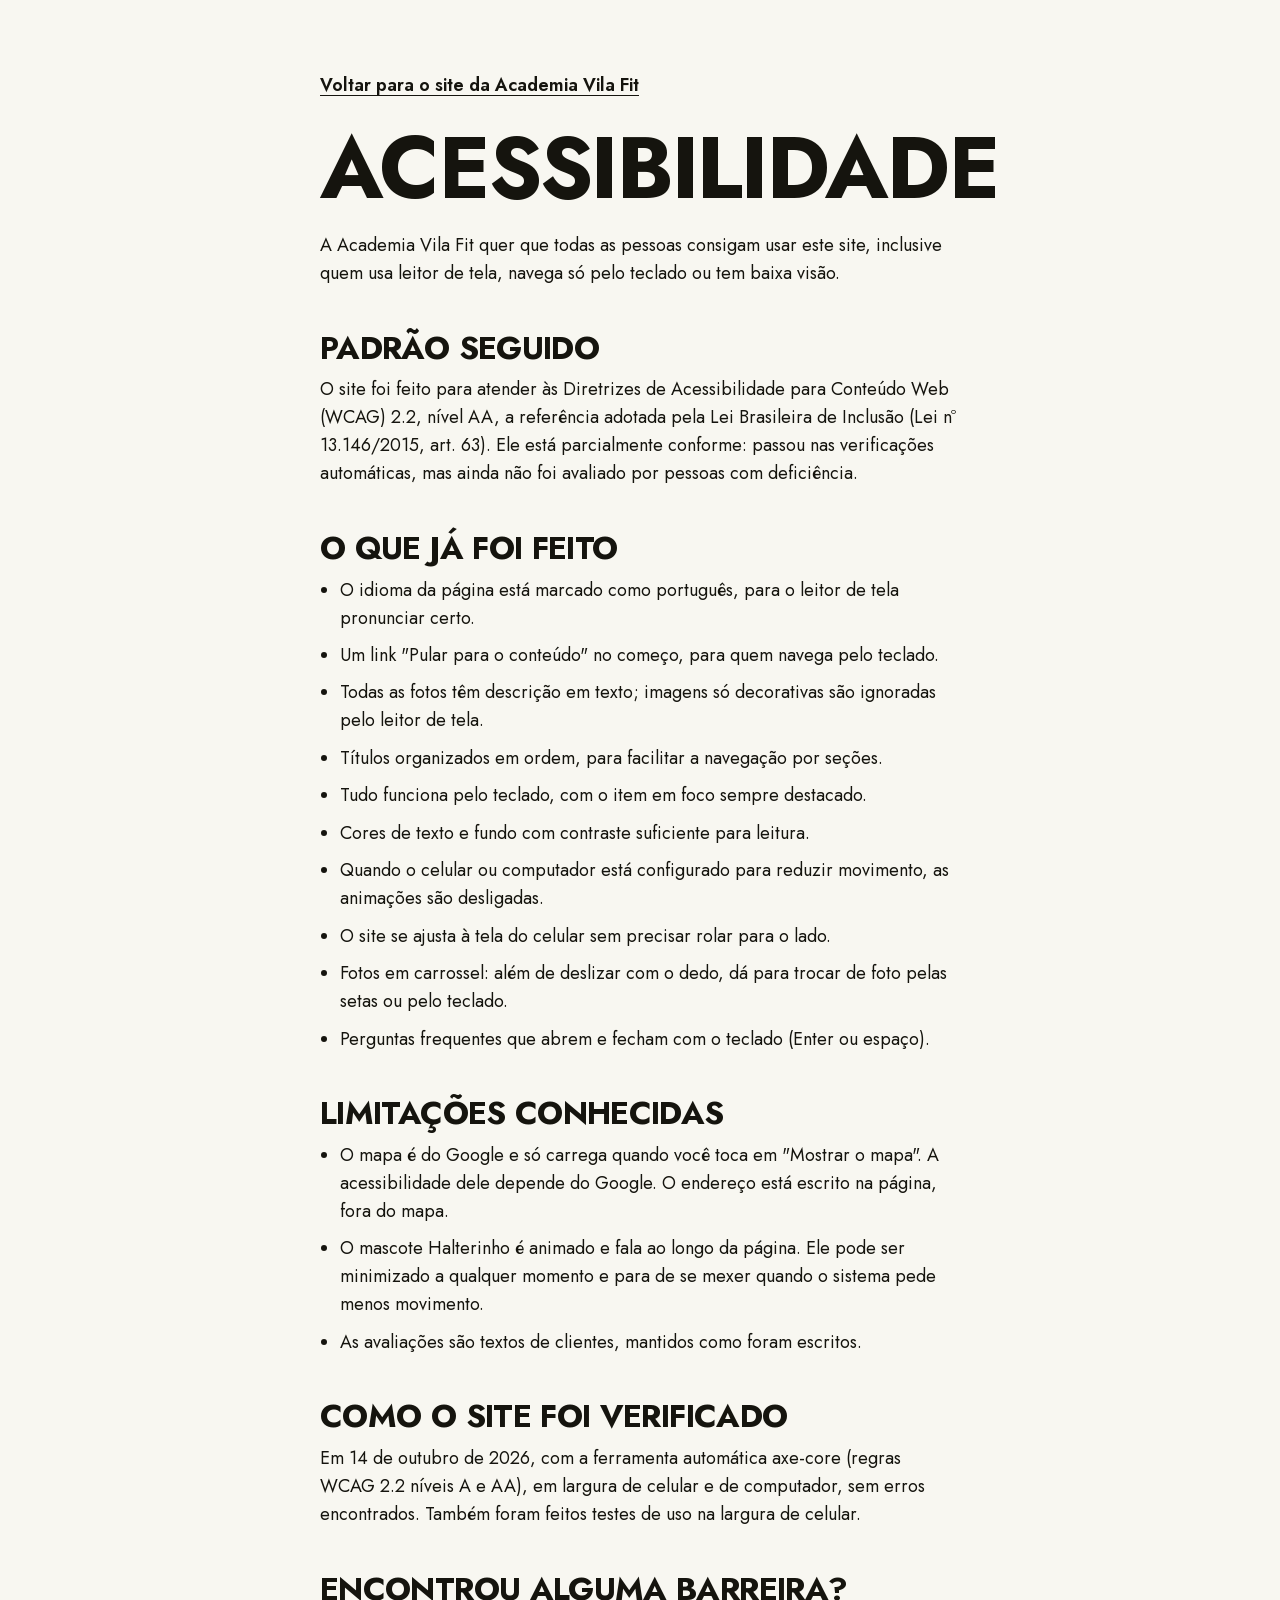
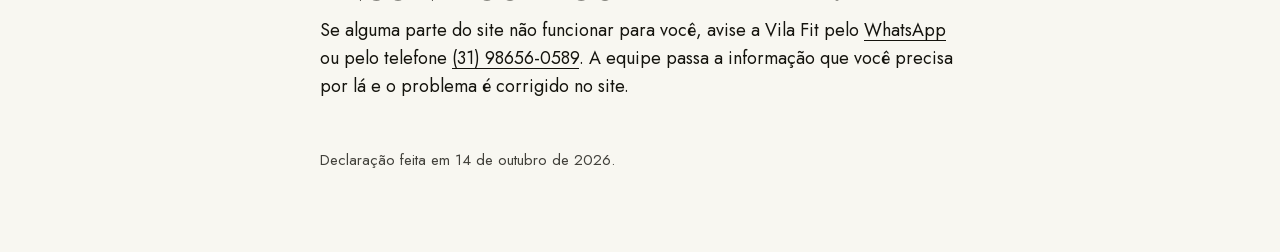
==== acessibilidade.html @ abafcab6 "Adiciona a declaração de acessibilidade Co-Authored-By: Claude Opus 5.5 <noreply@anthropic.com>" ====
<!doctype html>
<html lang="pt-BR">
<head>
  <meta charset="utf-8">
  <meta name="viewport" content="width=device-width, initial-scale=1">
  <meta http-equiv="Content-Security-Policy" content="default-src 'none'; script-src 'self'; style-src 'self'; img-src 'self'; font-src 'self'; base-uri 'none'; form-action 'none'">
  <meta name="referrer" content="strict-origin-when-cross-origin">
  <title>Acessibilidade | Academia Vila Fit</title>
  <meta name="description" content="Declaração de acessibilidade do site da Academia Vila Fit: o que foi feito, limitações conhecidas e como pedir ajuda.">
  <link rel="preload" href="assets/fonts/jost-latin.woff2" as="font" type="font/woff2" crossorigin>
  <link rel="stylesheet" href="styles.css">
</head>
<body>
  <a class="skip" href="#conteudo">Pular para o conteúdo</a>
  <main id="conteudo" class="declaracao">
    <p><a class="declaracao-voltar" href="./">Voltar para o site da Academia Vila Fit</a></p>
    <h1>Acessibilidade</h1>
    <p>A Academia Vila Fit quer que todas as pessoas consigam usar este site, inclusive quem usa leitor de tela, navega só pelo teclado ou tem baixa visão.</p>

    <h2>Padrão seguido</h2>
    <p>O site foi feito para atender às Diretrizes de Acessibilidade para Conteúdo Web (WCAG) 2.2, nível AA, a referência adotada pela Lei Brasileira de Inclusão (Lei nº 13.146/2015, art. 63). Ele está parcialmente conforme: passou nas verificações automáticas, mas ainda não foi avaliado por pessoas com deficiência.</p>

    <h2>O que já foi feito</h2>
    <ul>
        <li>O idioma da página está marcado como português, para o leitor de tela pronunciar certo.</li>
        <li>Um link "Pular para o conteúdo" no começo, para quem navega pelo teclado.</li>
        <li>Todas as fotos têm descrição em texto; imagens só decorativas são ignoradas pelo leitor de tela.</li>
        <li>Títulos organizados em ordem, para facilitar a navegação por seções.</li>
        <li>Tudo funciona pelo teclado, com o item em foco sempre destacado.</li>
        <li>Cores de texto e fundo com contraste suficiente para leitura.</li>
        <li>Quando o celular ou computador está configurado para reduzir movimento, as animações são desligadas.</li>
        <li>O site se ajusta à tela do celular sem precisar rolar para o lado.</li>
        <li>Fotos em carrossel: além de deslizar com o dedo, dá para trocar de foto pelas setas ou pelo teclado.</li>
        <li>Perguntas frequentes que abrem e fecham com o teclado (Enter ou espaço).</li>
    </ul>

    <h2>Limitações conhecidas</h2>
    <ul>
        <li>O mapa é do Google e só carrega quando você toca em "Mostrar o mapa". A acessibilidade dele depende do Google. O endereço está escrito na página, fora do mapa.</li>
        <li>O mascote Halterinho é animado e fala ao longo da página. Ele pode ser minimizado a qualquer momento e para de se mexer quando o sistema pede menos movimento.</li>
        <li>As avaliações são textos de clientes, mantidos como foram escritos.</li>
    </ul>

    <h2>Como o site foi verificado</h2>
    <p>Em 14 de outubro de 2026, com a ferramenta automática axe-core (regras WCAG 2.2 níveis A e AA), em largura de celular e de computador, sem erros encontrados. Também foram feitos testes de uso na largura de celular.</p>

    <h2>Encontrou alguma barreira?</h2>
    <p>Se alguma parte do site não funcionar para você, avise a Vila Fit pelo <a href="https://wa.me/5531986560589?text=Ol%C3%A1!%20Tive%20dificuldade%20para%20usar%20o%20site%20da%20Vila%20Fit." target="_blank" rel="noopener">WhatsApp</a> ou pelo telefone <a href="tel:+5531986560589">(31) 98656-0589</a>. A equipe passa a informação que você precisa por lá e o problema é corrigido no site.</p>

    <p class="declaracao-data">Declaração feita em 14 de outubro de 2026.</p>
  </main>
</body>
</html>
---- styles.css ----
@font-face {
  font-family: "Jost";
  src: url("assets/fonts/jost-latin.woff2") format("woff2");
  font-weight: 300 800;
  font-style: normal;
  font-display: swap;
}

:root {
  --amarelo: oklch(0.9 0.185 101);
  --amarelo-forte: oklch(0.84 0.175 95);
  --tinta: oklch(0.19 0.012 100);
  --grafite: oklch(0.26 0.01 100);
  --grafite-claro: oklch(0.34 0.01 100);
  --cinza: oklch(0.58 0.008 100);
  --papel: oklch(0.975 0.008 100);
  --papel-fundo: oklch(0.945 0.012 100);
  --linha: oklch(0.86 0.014 100);
  --texto-suave: oklch(0.4 0.02 100);
  --claro-suave: oklch(0.84 0.03 100);
  --verde: oklch(0.8 0.19 145);
  --vermelho: oklch(0.72 0.17 30);
  --sobre-amarelo: oklch(0.3 0.06 100);
  --rodape-nota: oklch(0.7 0.02 100);

  --margem: clamp(1.25rem, 5vw, 5rem);
  --secao: clamp(4rem, 9vw, 8rem);
  --largura: 78rem;
  --suave: cubic-bezier(0.16, 1, 0.3, 1);
}

*,
*::before,
*::after { box-sizing: border-box; }

html {
  scroll-behavior: smooth;
  scroll-padding-top: 5rem;
  scrollbar-color: var(--cinza) var(--tinta);
  -webkit-text-size-adjust: 100%;
}

body {
  margin: 0;
  background: var(--papel);
  color: var(--tinta);
  font-family: "Jost", "Century Gothic", sans-serif;
  font-size: 1.125rem;
  line-height: 1.55;
  -webkit-font-smoothing: antialiased;
}

::selection { background: var(--amarelo); color: var(--tinta); }

img { display: block; max-width: 100%; height: auto; }

h1, h2 {
  margin: 0;
  font-weight: 700;
  line-height: 1.02;
  letter-spacing: -0.02em;
  text-transform: uppercase;
  text-wrap: balance;
}

h1 { font-size: clamp(2.6rem, 7.2vw, 5.4rem); }
h2 { font-size: clamp(2rem, 4.4vw, 3.4rem); }

p { margin: 0; text-wrap: pretty; }

a { color: inherit; text-underline-offset: 0.2em; text-decoration-thickness: 0.08em; }

:focus-visible {
  outline: 3px solid var(--amarelo);
  outline-offset: 3px;
  box-shadow: 0 0 0 6px var(--tinta);
}

.icone {
  width: 1.25em;
  height: 1.25em;
  flex: none;
  fill: none;
  stroke: currentColor;
  stroke-width: 2;
  stroke-linecap: round;
  stroke-linejoin: round;
}

.so-leitor {
  position: absolute;
  width: 1px;
  height: 1px;
  overflow: hidden;
  clip-path: inset(50%);
  white-space: nowrap;
}

.skip {
  position: absolute;
  left: 1rem;
  top: -4rem;
  z-index: 30;
  padding: 0.75rem 1rem;
  background: var(--amarelo);
  color: var(--tinta);
  font-weight: 600;
}
.skip:focus { top: 1rem; }

/* Botões e links de ação */

.botao {
  display: inline-flex;
  align-items: center;
  justify-content: center;
  gap: 0.6rem;
  min-height: 3.5rem;
  padding: 0.9rem 1.6rem;
  background: var(--amarelo);
  color: var(--tinta);
  font-weight: 700;
  font-size: 1.0625rem;
  letter-spacing: 0.04em;
  text-transform: uppercase;
  text-decoration: none;
  border-radius: 0.25rem;
  border: 0;
  font-family: inherit;
  cursor: pointer;
  transition: background-color 0.2s var(--suave), transform 0.16s var(--suave);
}
.botao:active { transform: scale(0.97); }
@media (hover: hover) and (pointer: fine) {
  .botao:hover { background: var(--amarelo-forte); }
  .botao.botao-escuro:hover { background: var(--grafite-claro); }
  }

.botao-pequeno { min-height: 2.75rem; padding: 0.5rem 1rem; font-size: 0.9375rem; }

.botao-escuro { background: var(--tinta); color: var(--amarelo); }
.botao-escuro:focus-visible { outline-color: var(--tinta); box-shadow: 0 0 0 6px var(--papel); }

.link-seta {
  display: inline-flex;
  align-items: center;
  gap: 0.5rem;
  min-height: 2.75rem;
  font-weight: 600;
  text-decoration: underline;
}
.link-seta .icone { transition: transform 0.25s var(--suave); }
.link-seta:hover .icone { transform: translateX(4px); }

/* Topo */

.topo {
  position: sticky;
  top: 0;
  z-index: 20;
  display: flex;
  align-items: center;
  gap: 1.5rem;
  padding: 0.75rem max(var(--margem), calc((100vw - var(--largura)) / 2));
  background: var(--tinta);
  color: var(--papel);
}

.marca {
  display: inline-flex;
  align-items: center;
  gap: 0.75rem;
  margin-right: auto;
  font-weight: 700;
  font-size: 1.25rem;
  letter-spacing: 0.14em;
  text-transform: uppercase;
  text-decoration: none;
}
.marca img { border-radius: 0.25rem; }

.menu { display: none; gap: 2rem; }
.menu a {
  padding: 0.6rem 0;
  font-size: 1rem;
  font-weight: 500;
  text-decoration: none;
  color: var(--claro-suave);
  transition: color 0.2s var(--suave);
}
.menu a:hover { color: var(--amarelo); }

/* Capa */

.capa {
  position: relative;
  display: grid;
  align-items: end;
  min-height: min(48rem, 100svh - 4rem);
  background: var(--tinta);
  color: var(--papel);
  overflow: hidden;
}

.capa-foto,
.capa-foto img {
  position: absolute;
  inset: 0;
  width: 100%;
  height: 100%;
}
.capa-foto img {
  object-fit: cover;
  object-position: 50% 20%;
  animation: assentar 1.4s var(--suave) backwards;
}
.capa-foto::after {
  content: "";
  position: absolute;
  inset: 0;
  background: linear-gradient(to top, oklch(0.19 0.012 100 / 0.96) 0%, oklch(0.19 0.012 100 / 0.86) 40%, oklch(0.19 0.012 100 / 0.3) 68%, oklch(0.19 0.012 100 / 0.05) 100%);
}

.capa-texto {
  position: relative;
  width: 100%;
  max-width: calc(var(--largura) + 2 * var(--margem));
  margin-inline: auto;
  padding: 15rem var(--margem) clamp(2rem, 5vw, 4rem);
}

.capa-texto > * { animation: subir 0.9s var(--suave) backwards; }
.capa-texto > :nth-child(2) { animation-delay: 0.08s; }
.capa-texto > :nth-child(3) { animation-delay: 0.16s; }
.capa-texto > :nth-child(4) { animation-delay: 0.24s; }

h1 { max-width: 13ch; }

.capa-frase {
  max-width: 36ch;
  margin-top: 1.25rem;
  font-size: clamp(1.125rem, 1.6vw, 1.375rem);
  color: var(--claro-suave);
}

.capa-acoes {
  display: flex;
  flex-wrap: wrap;
  align-items: center;
  gap: 0.75rem 1.75rem;
  margin-top: 2rem;
}

.capa-fatos {
  display: flex;
  flex-wrap: wrap;
  gap: 0.5rem 2rem;
  margin: 2.25rem 0 0;
  padding: 1.25rem 0 0;
  list-style: none;
  border-top: 1px solid oklch(0.975 0.008 100 / 0.22);
  font-weight: 500;
}

.estado { display: inline-flex; align-items: center; gap: 0.6rem; }
.estado-ponto {
  width: 0.7rem;
  height: 0.7rem;
  border-radius: 50%;
  background: var(--cinza);
}
.estado.aberta .estado-ponto { background: var(--verde); animation: pulsar 2.4s ease-out infinite; }
.estado.fechada .estado-ponto { background: var(--vermelho); }

.nota-link { display: inline-flex; align-items: center; gap: 0.45rem; min-height: 2.75rem; }
.estrela { fill: var(--amarelo); stroke: none; }

/* Faixas amarelas */

.faixa {
  padding: clamp(2.5rem, 6vw, 4.5rem) var(--margem);
  background: var(--amarelo);
  color: var(--tinta);
}
.faixa > p {
  max-width: 32ch;
  margin-inline: auto;
  font-size: clamp(1.5rem, 3.4vw, 2.6rem);
  font-weight: 600;
  line-height: 1.15;
  letter-spacing: -0.01em;
  text-align: center;
  text-wrap: balance;
}

.faixa-planos {
  display: grid;
  gap: 2rem;
  align-items: center;
}
.faixa-planos > div { max-width: 44rem; }
.faixa-planos p { margin-top: 1rem; max-width: 52ch; color: var(--sobre-amarelo); }

/* Blocos */

.bloco {
  max-width: calc(var(--largura) + 2 * var(--margem));
  margin-inline: auto;
  padding: var(--secao) var(--margem);
}

/* Estrutura */

.estrutura { display: grid; gap: 3rem; }

/* Rolo de fotos: desliza com o dedo, com as setas ou com o teclado. */
.rolo { min-width: 0; }
.rolo-trilho {
  display: flex;
  overflow-x: auto;
  scroll-snap-type: x mandatory;
  overscroll-behavior-x: contain;
  scrollbar-width: none;
  border-radius: 0.25rem;
}
.rolo-trilho::-webkit-scrollbar { display: none; }
.rolo-trilho img {
  flex: 0 0 100%;
  width: 100%;
  aspect-ratio: 1;
  object-fit: cover;
  border-radius: 0.25rem;
  scroll-snap-align: start;
}
.rolo-fachada img { aspect-ratio: 4 / 5; }
.rolo-setas { display: flex; justify-content: flex-end; gap: 0.5rem; margin-top: 0.75rem; }
.rolo-seta {
  display: grid;
  place-items: center;
  width: 2.75rem;
  height: 2.75rem;
  border: 0;
  border-radius: 0.25rem;
  background: var(--tinta);
  color: var(--amarelo);
  cursor: pointer;
  transition: transform 0.16s var(--suave);
}
.rolo-seta[hidden] { display: none; }
.rolo-seta:active { transform: scale(0.97); }
.rolo-seta:first-child .icone { transform: rotate(180deg); }

.servicos { display: grid; margin: 2rem 0 0; }
.servicos > div { padding: 1.25rem 0; border-top: 1px solid var(--linha); }
.servicos dt { font-size: 1.375rem; font-weight: 700; }
.servicos dd { margin: 0.25rem 0 0; max-width: 46ch; color: var(--texto-suave); }

.comodidades {
  display: flex;
  flex-wrap: wrap;
  gap: 0.6rem 1.5rem;
  margin: 0;
  padding: 1.5rem 0 0;
  list-style: none;
  border-top: 1px solid var(--linha);
  font-weight: 500;
}
.comodidades li { display: inline-flex; align-items: center; gap: 0.45rem; }
.comodidades .icone { stroke-width: 2.6; color: oklch(0.55 0.13 100); }

/* Horários */

.horarios {
  max-width: none;
  display: grid;
  gap: 3rem;
  background: var(--grafite);
  color: var(--papel);
}
.horarios-texto { width: 100%; max-width: 36rem; }

.estado-grande { margin-top: 1.25rem; font-size: 1.25rem; font-weight: 600; }

.tabela-horarios {
  width: 100%;
  margin-top: 2rem;
  border-collapse: collapse;
  font-variant-numeric: tabular-nums;
}
.tabela-horarios th,
.tabela-horarios td {
  padding: 0.85rem 0.75rem;
  border-top: 1px solid oklch(0.975 0.008 100 / 0.16);
  text-align: left;
  font-weight: 400;
}
.tabela-horarios th { width: 30%; color: var(--claro-suave); }
.tabela-horarios td { white-space: nowrap; }
/* Em telas bem estreitas o horário do sábado quebra em duas linhas em vez de empurrar a página. */
@media (max-width: 22.5rem) { .tabela-horarios td { white-space: normal; } }
.tabela-horarios td { font-weight: 500; }
.tabela-horarios small { font-size: 0.875rem; font-weight: 400; color: var(--claro-suave); }
.tabela-horarios tr.hoje small { color: inherit; }
.tabela-horarios tr.hoje th,
.tabela-horarios tr.hoje td {
  background: var(--amarelo);
  color: var(--tinta);
  font-weight: 700;
  border-top-color: var(--amarelo);
}

.dica { margin-top: 1.5rem; max-width: 44ch; color: var(--claro-suave); }

.horarios-foto { width: 100%; aspect-ratio: 16 / 10; object-fit: cover; border-radius: 0.25rem; }

/* Avaliações */

.avaliacoes-topo p { margin-top: 1rem; max-width: 48ch; color: var(--texto-suave); }

.estrelas { display: inline-flex; }
.estrelas svg { width: 6.25rem; height: 1.25rem; fill: oklch(0.62 0.15 75); }
.estrela-vazia { fill: var(--linha); }

figure { margin: 0; }
blockquote { margin: 0; }
figcaption {
  display: flex;
  flex-wrap: wrap;
  align-items: center;
  gap: 0.4rem 0.9rem;
  margin-top: 1rem;
  font-weight: 600;
}

.destaque {
  margin-top: 3rem;
  padding: clamp(1.75rem, 5vw, 3.5rem);
  background: var(--tinta);
  color: var(--papel);
  border-radius: 0.25rem;
}
.destaque blockquote {
  max-width: 34ch;
  font-size: clamp(1.4rem, 3vw, 2.25rem);
  font-weight: 500;
  line-height: 1.22;
  letter-spacing: -0.01em;
}
.destaque .estrelas svg { fill: var(--amarelo); }
.destaque figcaption { margin-top: 1.75rem; }

.depoimentos { margin: 1rem 0 2.5rem; columns: 1; column-gap: 3rem; }
.depoimentos figure {
  break-inside: avoid;
  padding: 1.75rem 0;
  border-bottom: 1px solid var(--linha);
}
.depoimentos blockquote { font-size: 1.1875rem; max-width: 44ch; }

/* Como chegar */

/* Dúvidas */

.duvidas { display: grid; gap: 2rem; padding-bottom: 0; }
.duvidas-lista { border-bottom: 1px solid var(--linha); }
.duvidas details { border-top: 1px solid var(--linha); }
.duvidas summary {
  display: flex;
  align-items: center;
  justify-content: space-between;
  gap: 1.5rem;
  padding: 1.1rem 0;
  font-size: 1.25rem;
  font-weight: 700;
  list-style: none;
  cursor: pointer;
}
.duvidas summary::-webkit-details-marker { display: none; }
/* Sinal de mais que vira um xis quando a resposta abre. */
.duvidas summary::after {
  content: "";
  flex: none;
  width: 1rem;
  height: 1rem;
  background:
    linear-gradient(currentColor, currentColor) center / 100% 2px no-repeat,
    linear-gradient(currentColor, currentColor) center / 2px 100% no-repeat;
  transition: transform 0.2s var(--suave);
}
.duvidas details[open] summary::after { transform: rotate(45deg); }
.duvidas details p { max-width: 56ch; padding-bottom: 1.4rem; color: var(--texto-suave); }
@media (prefers-reduced-motion: no-preference) {
  .duvidas details[open] p { animation: abrir-resposta 0.24s var(--suave); }
}
@keyframes abrir-resposta {
  from { opacity: 0; transform: translateY(-6px); }
}

.local { display: grid; gap: 2.5rem; }

address {
  margin-top: 1.5rem;
  font-style: normal;
  font-size: 1.375rem;
  font-weight: 600;
  line-height: 1.35;
}
.local-texto > p { margin-top: 0.75rem; color: var(--texto-suave); }

.local-acoes {
  display: flex;
  flex-wrap: wrap;
  align-items: center;
  gap: 0.75rem 1.75rem;
  margin-top: 2rem;
}

.local-fachada { margin-top: 2.5rem; }

.mapa {
  position: relative;
  min-height: 22rem;
  background: var(--papel-fundo);
  border-radius: 0.25rem;
  overflow: hidden;
}
.mapa-aviso { position: absolute; inset: 0; display: grid; place-content: center; justify-items: center; gap: 1.25rem; padding: 2rem; text-align: center; }
.mapa-endereco { font-size: 1.25rem; font-weight: 600; }
.mapa-nota { max-width: 34ch; font-size: 0.9375rem; color: var(--texto-suave); }
.mapa iframe { position: relative; display: block; width: 100%; height: 100%; min-height: 22rem; border: 0; }

/* Rodapé */

.rodape {
  display: grid;
  gap: 2rem;
  padding: 3.5rem max(var(--margem), calc((100vw - var(--largura)) / 2)) 5.5rem;
  background: var(--tinta);
  color: var(--claro-suave);
  font-size: 1rem;
}
.rodape-marca { display: flex; gap: 1rem; align-items: flex-start; }
.rodape-marca img { border-radius: 0.25rem; }
.rodape-marca p::first-line { color: var(--papel); font-weight: 700; }
.rodape-links { display: grid; gap: 0.25rem; margin: 0; padding: 0; list-style: none; }
.rodape-links a { display: inline-flex; align-items: center; min-height: 2.75rem; }
.rodape-links a:hover { color: var(--amarelo); }
.rodape-nota { max-width: 48ch; font-size: 0.9375rem; color: var(--rodape-nota); }

/* Barra de WhatsApp no celular */

.barra-whats {
  position: fixed;
  left: 0.75rem;
  right: 0.75rem;
  bottom: 0.75rem;
  z-index: 25;
  display: flex;
  align-items: center;
  justify-content: center;
  gap: 0.6rem;
  min-height: 3.5rem;
  background: var(--amarelo);
  color: var(--tinta);
  font-weight: 700;
  letter-spacing: 0.04em;
  text-transform: uppercase;
  text-decoration: none;
  border-radius: 0.25rem;
  box-shadow: 0 10px 28px oklch(0.19 0.012 100 / 0.38);
  transform: translateY(calc(100% + 1.5rem));
  visibility: hidden;
  transition: transform 0.45s var(--suave), visibility 0s 0.45s;
}
.barra-whats.visivel { transform: none; visibility: visible; transition: transform 0.45s var(--suave); }
.barra-whats.visivel:active { transform: scale(0.97); transition-duration: 0.16s; }

/* Movimento */

@keyframes subir {
  from { opacity: 0; transform: translateY(1.5rem); }
}
@keyframes assentar {
  from { transform: scale(1.06); }
}
@keyframes pulsar {
  0% { box-shadow: 0 0 0 0 oklch(0.8 0.19 145 / 0.6); }
  70%, 100% { box-shadow: 0 0 0 0.6rem oklch(0.8 0.19 145 / 0); }
}

@media (prefers-reduced-motion: reduce) {
  html { scroll-behavior: auto; }
  *, *::before, *::after { animation: none !important; transition: none !important; }
}

/* Telas maiores */

@media (min-width: 760px) {
  .menu { display: flex; }
  .barra-whats { display: none; }
  .rodape { padding-bottom: 3.5rem; grid-template-columns: 1.2fr 1fr; }
  .rodape-nota { grid-column: 1 / -1; }

  .capa-foto::after {
    background: linear-gradient(to right, oklch(0.19 0.012 100 / 0.94) 0%, oklch(0.19 0.012 100 / 0.8) 36%, oklch(0.19 0.012 100 / 0.1) 76%);
  }
  .capa-foto img { inset: 0 0 0 auto; width: 138%; max-width: none; object-position: 100% 42%; transform-origin: 80% 50%; }
  .capa-foto::after {
    background: linear-gradient(to right, oklch(0.19 0.012 100 / 0.97) 0%, oklch(0.19 0.012 100 / 0.93) 40%, oklch(0.19 0.012 100 / 0.5) 58%, oklch(0.19 0.012 100 / 0.05) 82%);
  }
  .capa-texto { padding-top: 9rem; }

  .faixa-planos { grid-template-columns: 1fr auto; padding-inline: max(var(--margem), calc((100vw - var(--largura)) / 2)); }

  .depoimentos { columns: 2; }
}

@media (min-width: 1000px) {
  .estrutura { grid-template-columns: 1.05fr 1fr; gap: 5rem; align-items: center; }

  .horarios {
    grid-template-columns: minmax(0, 36rem) minmax(0, 1fr);
    gap: 5rem;
    align-items: center;
    padding-inline: max(var(--margem), calc((100vw - var(--largura)) / 2));
  }
  .horarios-foto { aspect-ratio: 4 / 3.4; }

  .depoimentos { columns: 3; }

  .duvidas { grid-template-columns: 1fr 1.4fr; gap: 4rem; align-items: start; }
  .local { grid-template-columns: 1fr 1.1fr; gap: 4rem; }
  .mapa, .mapa iframe { min-height: 100%; }
}

/* Página de acessibilidade */

.declaracao { max-width: 44rem; margin-inline: auto; padding: clamp(2rem, 6vw, 4.5rem) clamp(1.25rem, 5vw, 2rem) 5rem; }
.declaracao h1 { max-width: none; margin: 1.5rem 0 1.25rem; }
.declaracao h2 { margin: 2.75rem 0 0.75rem; font-size: clamp(1.5rem, 3.2vw, 2rem); }
.declaracao p, .declaracao li { max-width: 62ch; }
.declaracao ul { margin: 0; padding-left: 1.25rem; list-style: disc; }
.declaracao li + li { margin-top: 0.6rem; }
.declaracao-voltar { font-weight: 600; }
.declaracao-data { margin-top: 3rem; opacity: 0.8; font-size: 0.9375rem; }
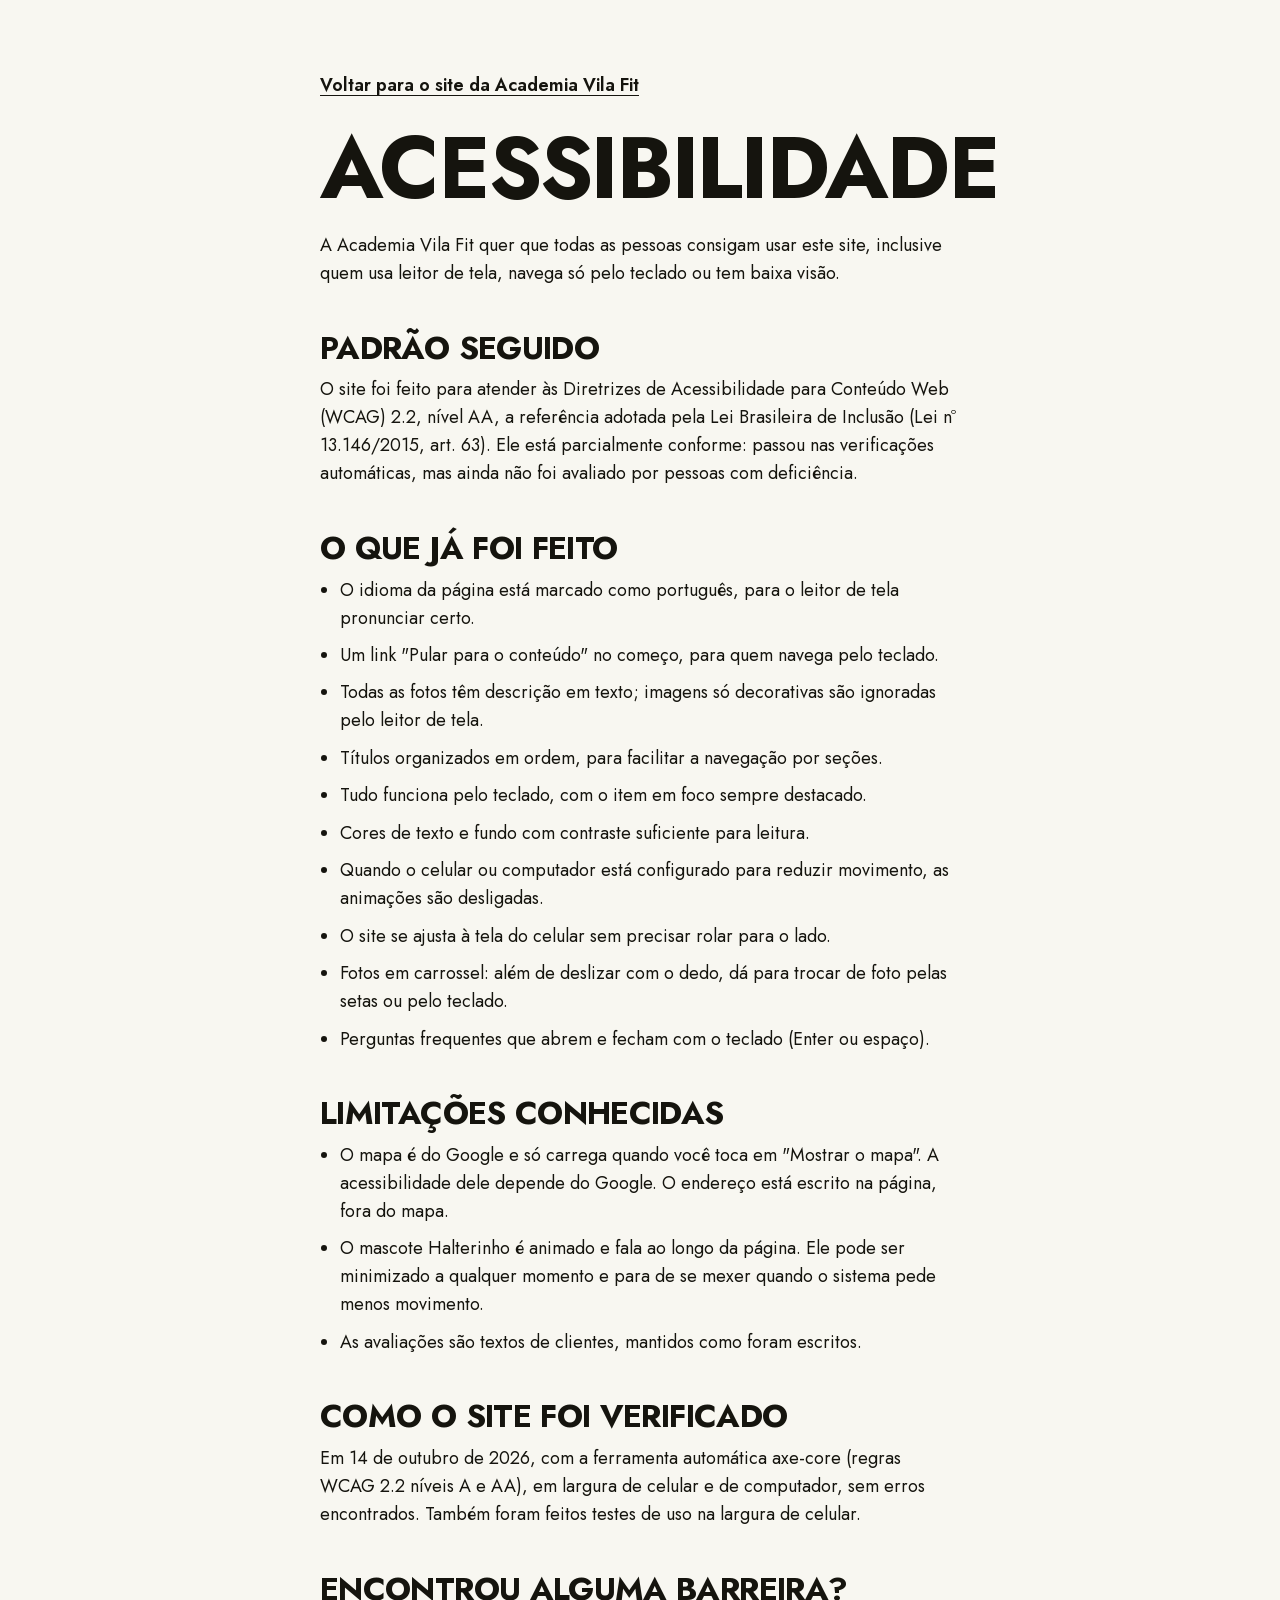
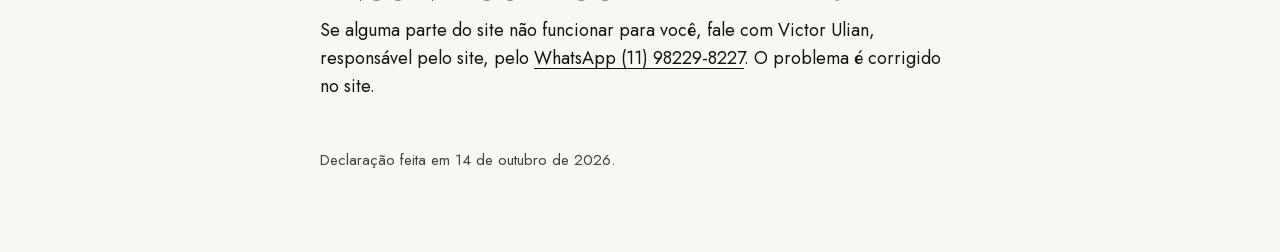
==== commit cf9e375d: "Troca o contato da declaração de acessibilidade Co-Authored-By: Claude Opus 5.5 <noreply@anthropic.c" ====
--- a/acessibilidade.html
+++ b/acessibilidade.html
@@ -45,7 +45,7 @@
     <p>Em 14 de outubro de 2026, com a ferramenta automática axe-core (regras WCAG 2.2 níveis A e AA), em largura de celular e de computador, sem erros encontrados. Também foram feitos testes de uso na largura de celular.</p>
 
     <h2>Encontrou alguma barreira?</h2>
-    <p>Se alguma parte do site não funcionar para você, avise a Vila Fit pelo <a href="https://wa.me/5531986560589?text=Ol%C3%A1!%20Tive%20dificuldade%20para%20usar%20o%20site%20da%20Vila%20Fit." target="_blank" rel="noopener">WhatsApp</a> ou pelo telefone <a href="tel:+5531986560589">(31) 98656-0589</a>. A equipe passa a informação que você precisa por lá e o problema é corrigido no site.</p>
+    <p>Se alguma parte do site não funcionar para você, fale com Victor Ulian, responsável pelo site, pelo <a href="https://wa.me/5511982298227?text=Ol%C3%A1!%20Tive%20dificuldade%20para%20usar%20o%20site%20da%20Vila%20Fit." target="_blank" rel="noopener">WhatsApp (11) 98229-8227</a>. O problema é corrigido no site.</p>
 
     <p class="declaracao-data">Declaração feita em 14 de outubro de 2026.</p>
   </main>
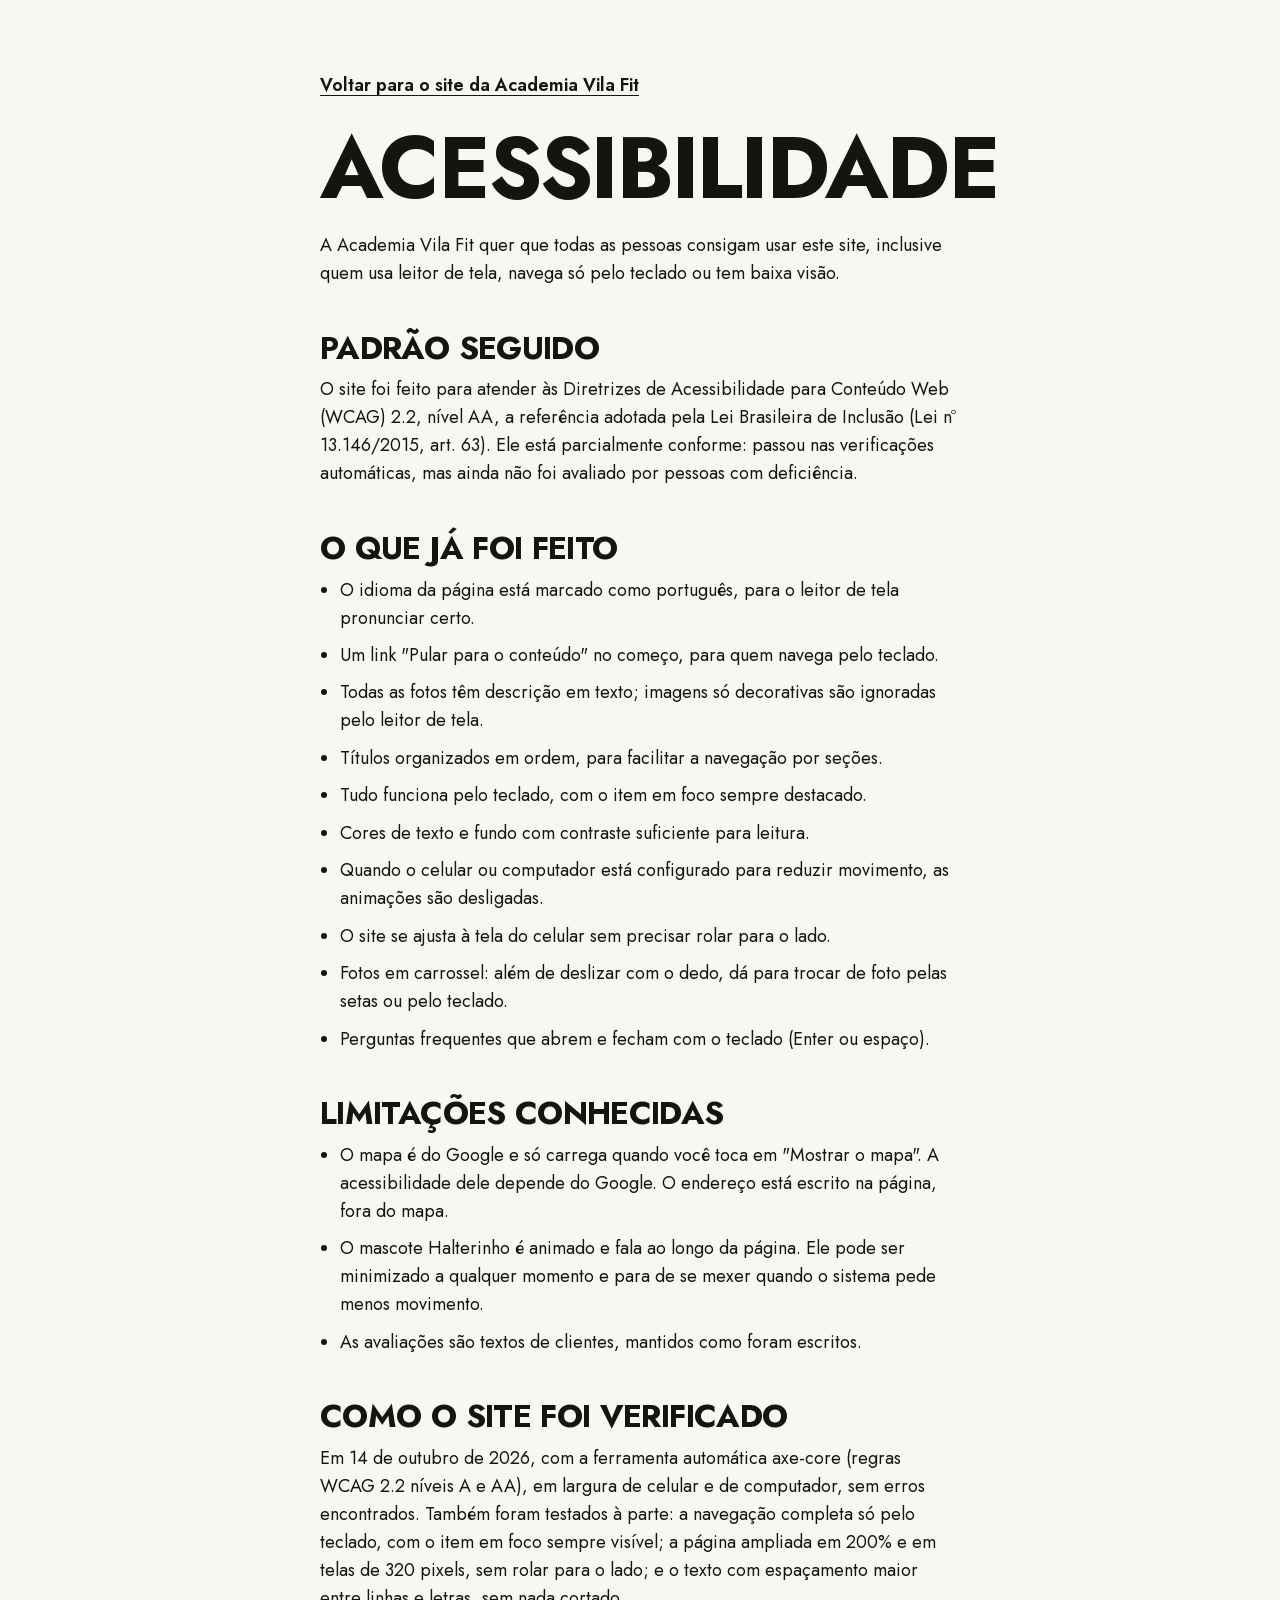
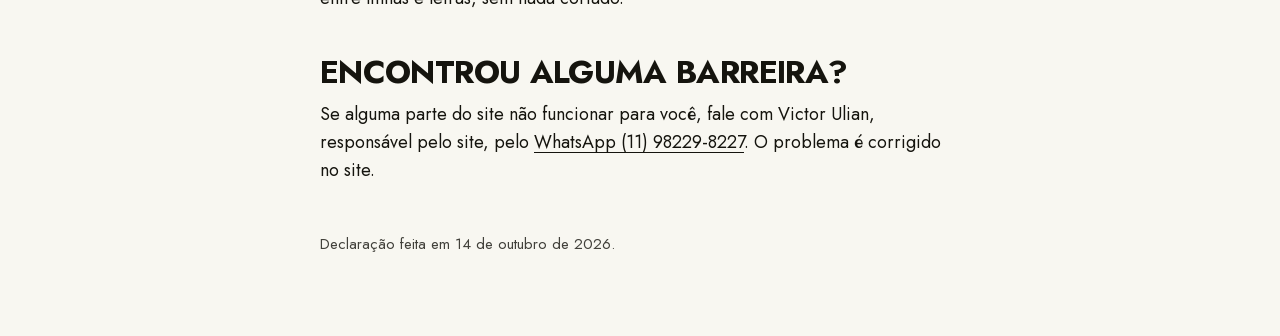
==== commit 9fccdcdd: "Ponto de aberto para de piscar; declaração cita os testes manuais Co-Authored-By: Claude Opus 5.5 <n" ====
--- a/acessibilidade.html
+++ b/acessibilidade.html
@@ -42,7 +42,7 @@
     </ul>
 
     <h2>Como o site foi verificado</h2>
-    <p>Em 14 de outubro de 2026, com a ferramenta automática axe-core (regras WCAG 2.2 níveis A e AA), em largura de celular e de computador, sem erros encontrados. Também foram feitos testes de uso na largura de celular.</p>
+    <p>Em 14 de outubro de 2026, com a ferramenta automática axe-core (regras WCAG 2.2 níveis A e AA), em largura de celular e de computador, sem erros encontrados. Também foram testados à parte: a navegação completa só pelo teclado, com o item em foco sempre visível; a página ampliada em 200% e em telas de 320 pixels, sem rolar para o lado; e o texto com espaçamento maior entre linhas e letras, sem nada cortado.</p>
 
     <h2>Encontrou alguma barreira?</h2>
     <p>Se alguma parte do site não funcionar para você, fale com Victor Ulian, responsável pelo site, pelo <a href="https://wa.me/5511982298227?text=Ol%C3%A1!%20Tive%20dificuldade%20para%20usar%20o%20site%20da%20Vila%20Fit." target="_blank" rel="noopener">WhatsApp (11) 98229-8227</a>. O problema é corrigido no site.</p>
--- a/styles.css
+++ b/styles.css
@@ -269,7 +269,7 @@
   border-radius: 50%;
   background: var(--cinza);
 }
-.estado.aberta .estado-ponto { background: var(--verde); animation: pulsar 2.4s ease-out infinite; }
+.estado.aberta .estado-ponto { background: var(--verde); animation: pulsar 2.4s ease-out 3; }
 .estado.fechada .estado-ponto { background: var(--vermelho); }
 
 .nota-link { display: inline-flex; align-items: center; gap: 0.45rem; min-height: 2.75rem; }
